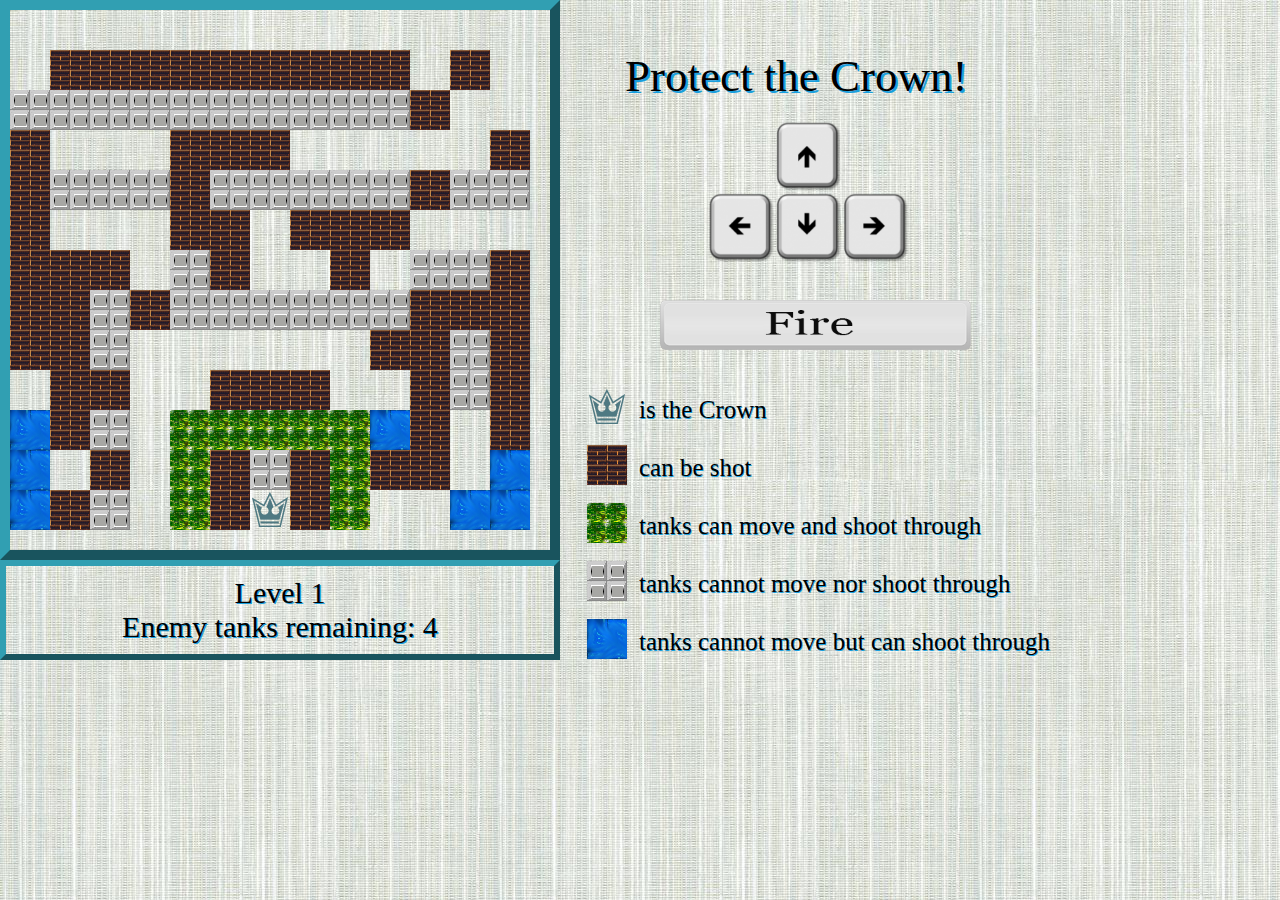
==== JavaScript Tank Game/mazetank.html @ 92b49da9 "Projects upload" ====
<!DOCTYPE html>
<html>
<head>
	<meta charset="UTF-8">
	<link rel="stylesheet" type="text/css" href="main.css" />
</head>
<body>
	<div id="main">
		<div id="mapsDiv"></div>
		
		<div id="info">
			Protect the Crown!
			
		</div>
		
		<div id="lvldisplay"></div>

		
		<div id="keys">
			
			<img src="img/arrowkeystransp.png" width="70%">
		</div>
		<div id="space">
			<img src="img/spacekeymfire.png" width="70%">
		</div>

		<div id="legend">
			<table>
				<tr>
					<td>	<img src="img/crown.jpg"/> 
					</td>
					<td> is the Crown
					</td>
				</tr>
				<tr>
					<td>
						<img src="img/wall40.png"/>
					</td>
					<td> can be shot
					</td>
				</tr>
			 	<tr>
			 		<td>
			 			<img src="img/grass40.png"/>
			 		</td>
			 		<td> tanks can move and shoot through
			 		</td>
			 	</tr>
			 	<tr>
			 		<td>
			 			<img src="img/platinum40.png"/>
			 		</td>
			 		<td> tanks cannot move nor shoot through
			 		</td>
			 	</tr>
				<tr>
					<td><img src="img/water40.png"/>
					</td>
					<td> tanks cannot move but can shoot through
					</td>
				</tr>
			</table>
		</div>
		
	</div>
	
	<script type="text/javascript" src="mazetank.js">
		
	</script>

</body>

</html>
---- JavaScript Tank Game/main.css ----
body {
	background-image: url("img/grey-texture.jpg");
	margin: 0px;
	padding: 0px;
}

#main {
	background: white;
	position: relative;
}
#info {
	position: absolute;
	left:625px;
 	top:50px;
	font-family: Georgia;
	font-size: 45px;
	text-shadow: 2px 2px #1a9fdd;
}

#lvldisplay{
	border: 6px outset #319fb2;
	position: absolute;
	top: 560px;
	width: 528px;
	padding:10px;
	font-family: Comic Sans MS;
	font-size: 30px;
	text-shadow: 1px 1px #1a9fdd; /*#dd751a;*/
	text-align: center;
}

#keys {
	position: absolute;
	left: 700px;
	top: 120px;	
}
#space {
	position:absolute;
	top: 300px;
	left: 660px;
}

#legend {
	position: absolute;
	left: 560px;
	top: 360px;
	padding: 20px;
	font-family: Georgia;
	font-size: 25px;
	text-shadow: 0.5px 0.5px #1a9fdd;

}

th, td {
	padding: 5px;
}

#mapsDiv {
	position: absolute;
	background: url("img/grey-texture.jpg");	/*background: #f4f1e6;/*#dfeadc;*/
	border: 10px outset #319fb2;/*#C65D05;*/
	width: 540px;
	height: 540px;
}
.platinum {
	background: url(img/platinum.png);
}
.grass {
	background: url(img/grass.png);
}
.wall {
	background: url(img/wall20.png);
}
.water {
	background: url(img/water40.png);
}
.crown {
	background: url(img/crown.jpg);
}
.allytank {
	background: url(img/mytank.png) no-repeat;
	position: absolute;
	width: 40px;
	height: 40px;
	overflow: hidden;
	z-index: 100;
	left: 20px;
	top: 240px;
}
.enemytank {
	background: url(img/etank.png) no-repeat;
	position: absolute;
	width: 40px;
	height: 40px;
	overflow: hidden;
	z-index: 100;
}
.bomb {
	background: url(img/missiles.png) no-repeat;
	position: absolute;
	width: 40px;
	height: 40px;
	overflow: hidden;
}
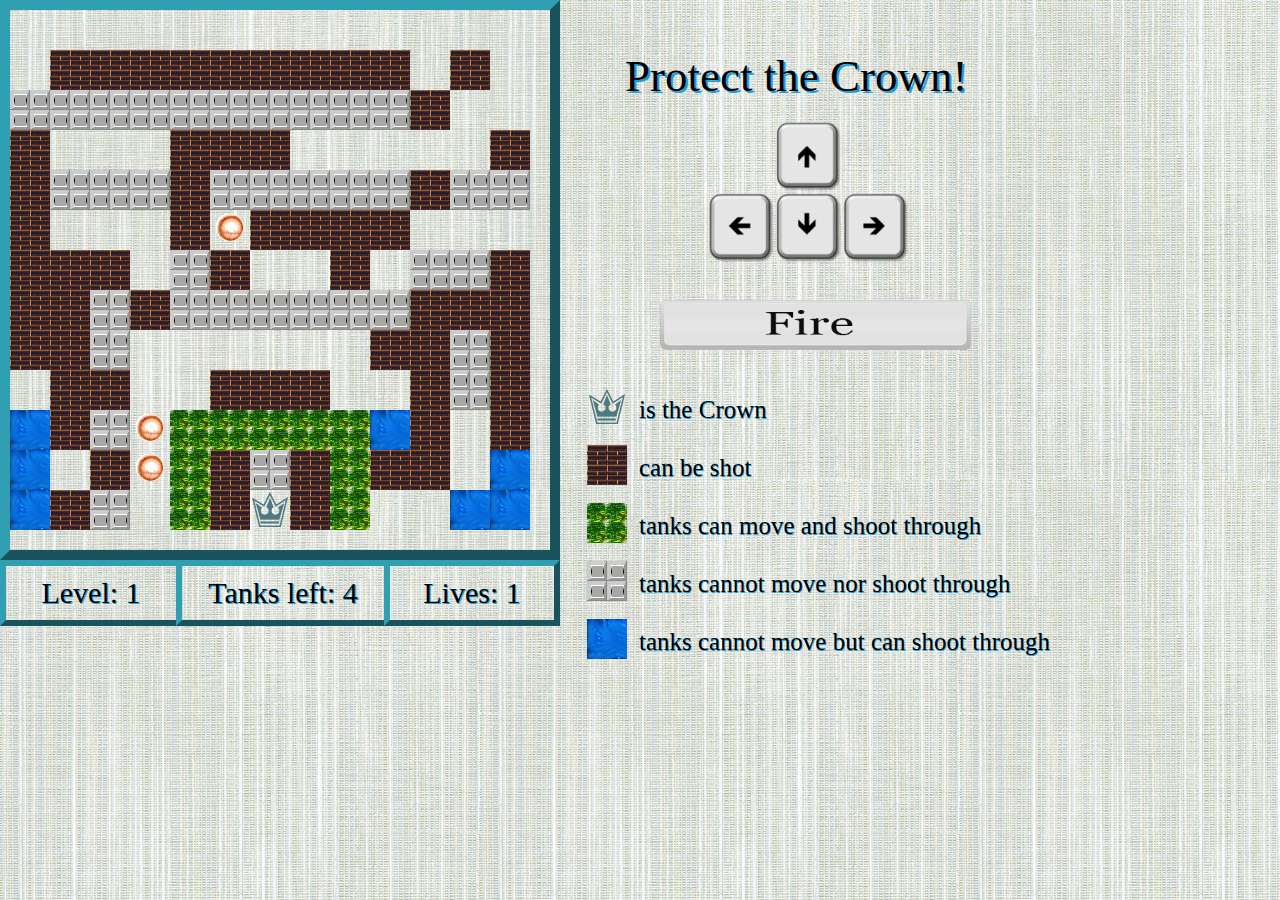
==== commit 1c5eb2b1: "added more collision rules + different graphical shield reprezentation" ====
--- a/JavaScript Tank Game/mazetank.html
+++ b/JavaScript Tank Game/mazetank.html
@@ -14,6 +14,8 @@
 		</div>
 		
 		<div id="lvldisplay"></div>
+		<div id="tanksDisplay"></div>
+		<div id="shieldsDisplay"></div>
 
 		
 		<div id="keys">
--- a/JavaScript Tank Game/main.css
+++ b/JavaScript Tank Game/main.css
@@ -7,6 +7,7 @@
 #main {
 	background: white;
 	position: relative;
+
 }
 #info {
 	position: absolute;
@@ -21,7 +22,19 @@
 	border: 6px outset #319fb2;
 	position: absolute;
 	top: 560px;
-	width: 528px;
+	width: 150px;
+	padding:10px;
+	font-family: Comic Sans MS;
+	font-size: 30px;
+	text-shadow: 1px 1px #1a9fdd; /*#dd751a;*/
+	text-align: center;
+}
+#tanksDisplay{
+	border: 6px outset #319fb2;
+	position: absolute;
+	top: 560px;
+	left:176px;
+	width: 182px;
 	padding:10px;
 	font-family: Comic Sans MS;
 	font-size: 30px;
@@ -29,6 +42,18 @@
 	text-align: center;
 }
 
+#shieldsDisplay{
+	border: 6px outset #319fb2;
+	position: absolute;
+	top: 560px;
+	left:384px;
+	width: 144px;
+	padding:10px;
+	font-family: Comic Sans MS;
+	font-size: 30px;
+	text-shadow: 1px 1px #1a9fdd; /*#dd751a;*/
+	text-align: center;
+}
 #keys {
 	position: absolute;
 	left: 700px;
@@ -77,6 +102,22 @@
 .crown {
 	background: url(img/crown.jpg);
 }
+
+.shield {
+	background: url(img/shield1.gif);
+	
+	/*https://giphy.com/gifs/shield-ErQvxgANM5MLC);
+	width: 40px;
+	height: 40px; */
+}
+.shieldedTank {
+	background: url(img/shieldedTank.png) no-repeat;
+	position: absolute;
+	width: 40px;
+	height: 40px;
+	overflow: hidden;
+	z-index: 101;
+}
 .allytank {
 	background: url(img/mytank.png) no-repeat;
 	position: absolute;
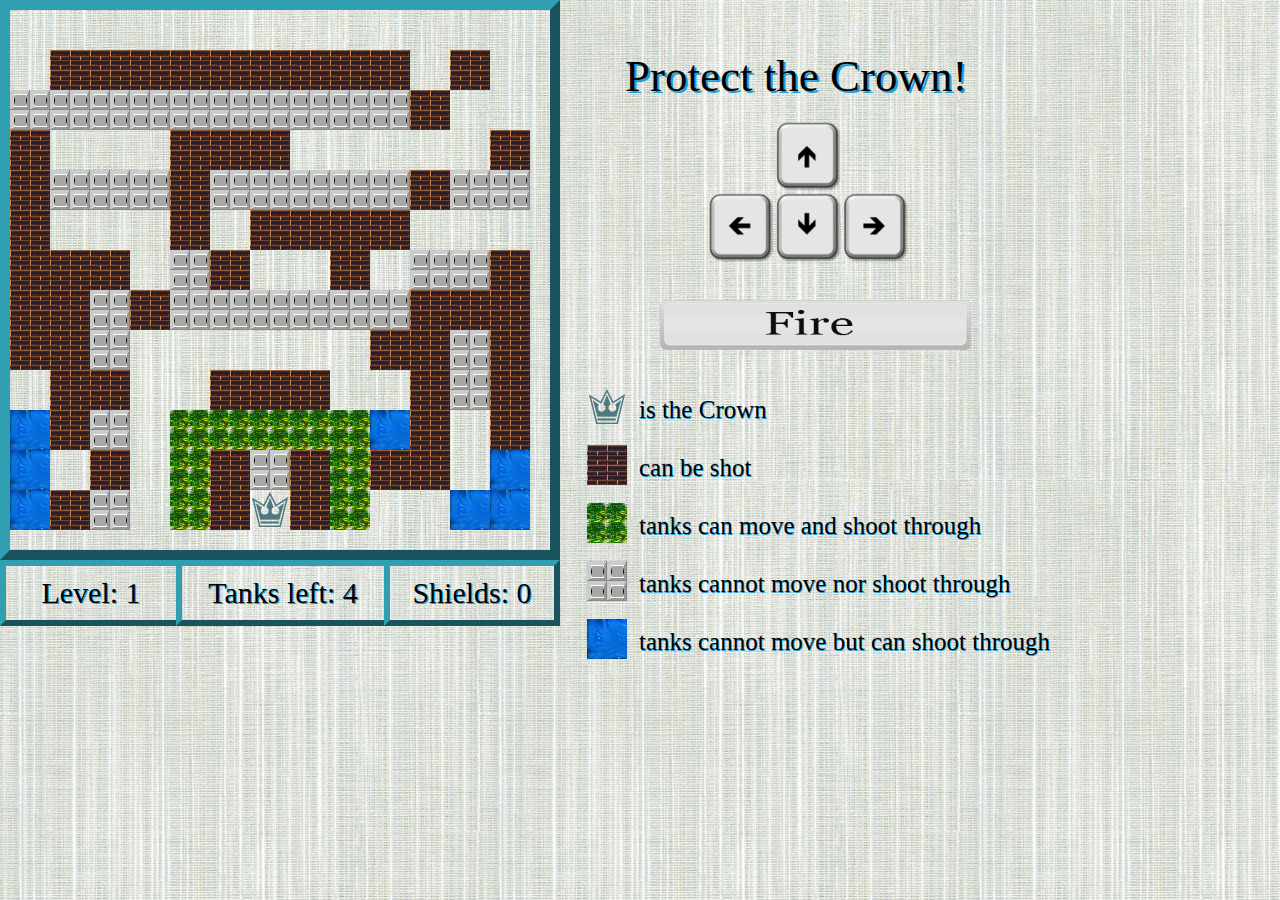
==== commit 752df217: "added graphical representation for myTank having up to 3 shields" ====
--- a/JavaScript Tank Game/mazetank.html
+++ b/JavaScript Tank Game/mazetank.html
@@ -10,7 +10,6 @@
 		
 		<div id="info">
 			Protect the Crown!
-			
 		</div>
 		
 		<div id="lvldisplay"></div>
--- a/JavaScript Tank Game/main.css
+++ b/JavaScript Tank Game/main.css
@@ -104,22 +104,14 @@
 }
 
 .shield {
-	background: url(img/shield1.gif);
+	background: url(img/shield.gif);
 	
 	/*https://giphy.com/gifs/shield-ErQvxgANM5MLC);
 	width: 40px;
 	height: 40px; */
 }
-.shieldedTank {
-	background: url(img/shieldedTank.png) no-repeat;
-	position: absolute;
-	width: 40px;
-	height: 40px;
-	overflow: hidden;
-	z-index: 101;
-}
 .allytank {
-	background: url(img/mytank.png) no-repeat;
+	background: url(img/myTank.gif) no-repeat; 
 	position: absolute;
 	width: 40px;
 	height: 40px;
@@ -129,7 +121,7 @@
 	top: 240px;
 }
 .enemytank {
-	background: url(img/etank.png) no-repeat;
+	background: url(img/enemyTank.gif) no-repeat;
 	position: absolute;
 	width: 40px;
 	height: 40px;
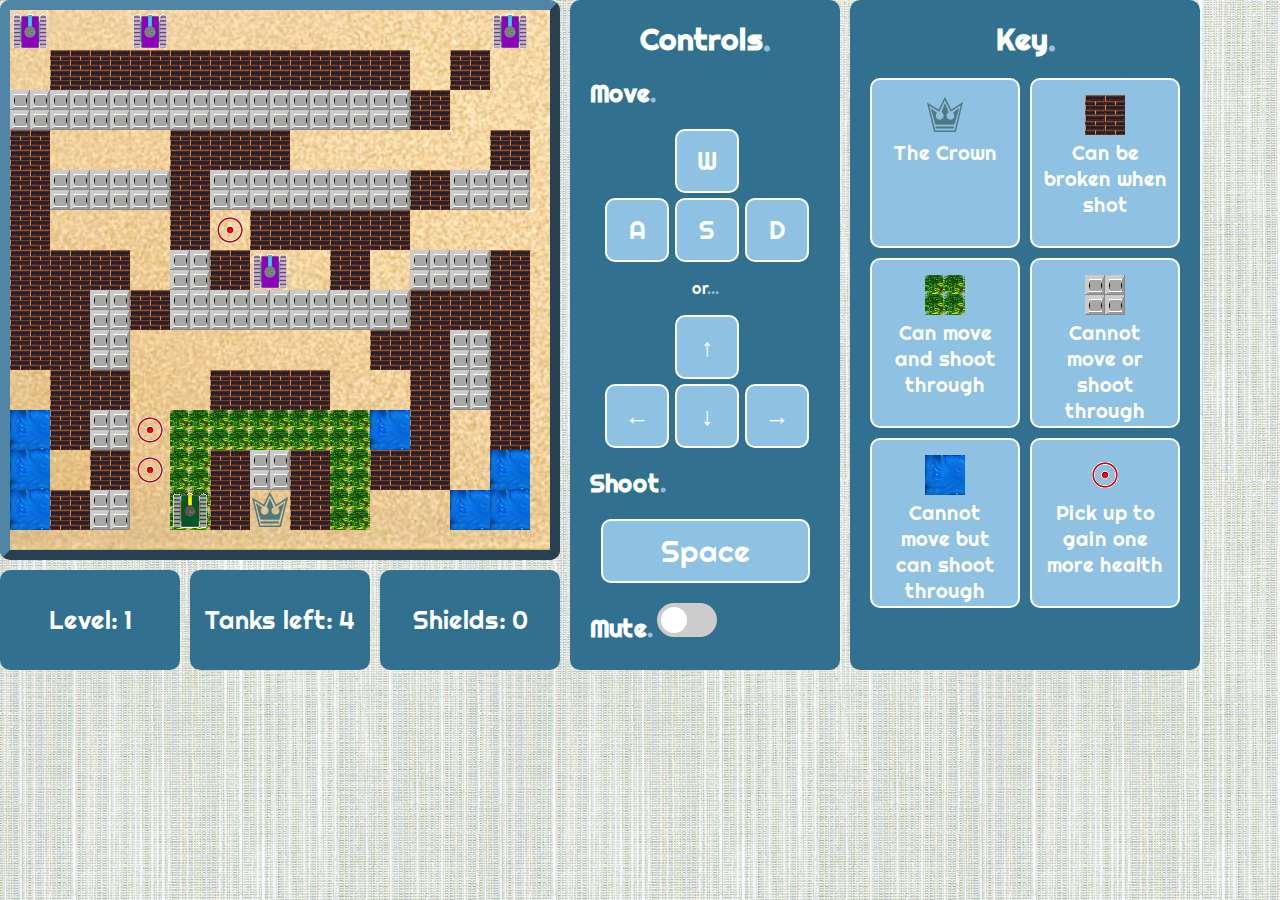
==== commit 0feed8c8: "layout changed, mute slider added and started refactoring" ====
--- a/JavaScript Tank Game/mazetank.html
+++ b/JavaScript Tank Game/mazetank.html
@@ -1,74 +1,69 @@
 <!DOCTYPE html>
 <html>
-<head>
-	<meta charset="UTF-8">
-	<link rel="stylesheet" type="text/css" href="main.css" />
-</head>
-<body>
-	<div id="main">
+	<head>
+  		<link rel="stylesheet" href="main.css">
+  		<link href="https://fonts.googleapis.com/css?family=Righteous" rel="stylesheet">
+	</head>
+	<body>
 		<div id="mapsDiv"></div>
-		
-		<div id="info">
-			Protect the Crown!
-		</div>
-		
-		<div id="lvldisplay"></div>
-		<div id="tanksDisplay"></div>
-		<div id="shieldsDisplay"></div>
-
-		
-		<div id="keys">
-			
-			<img src="img/arrowkeystransp.png" width="70%">
-		</div>
-		<div id="space">
-			<img src="img/spacekeymfire.png" width="70%">
-		</div>
-
-		<div id="legend">
-			<table>
-				<tr>
-					<td>	<img src="img/crown.jpg"/> 
-					</td>
-					<td> is the Crown
-					</td>
-				</tr>
-				<tr>
-					<td>
-						<img src="img/wall40.png"/>
-					</td>
-					<td> can be shot
-					</td>
-				</tr>
-			 	<tr>
-			 		<td>
-			 			<img src="img/grass40.png"/>
-			 		</td>
-			 		<td> tanks can move and shoot through
-			 		</td>
-			 	</tr>
-			 	<tr>
-			 		<td>
-			 			<img src="img/platinum40.png"/>
-			 		</td>
-			 		<td> tanks cannot move nor shoot through
-			 		</td>
-			 	</tr>
-				<tr>
-					<td><img src="img/water40.png"/>
-					</td>
-					<td> tanks cannot move but can shoot through
-					</td>
-				</tr>
-			</table>
-		</div>
-		
-	</div>
-	
-	<script type="text/javascript" src="mazetank.js">
-		
-	</script>
-
-</body>
-
+		<div class="game-info">
+  			<div id="lvldisplay"></div>
+			<div id="tanksDisplay"></div>
+			<div id="shieldsDisplay"></div>
+  		</div>
+  		<div class="controls">
+	  		<h1 class="heading">Controls<span>.</span></h1>
+	  		<h2>Move<span>.</span></h2>
+		  		<div class="keys">
+		  			<div></div>
+		  			<div class="key">W</div>
+		  			<div></div>
+		  			<div class="key">A</div>
+		  			<div class="key">S</div>
+		  			<div class="key">D</div>
+		  		</div>
+		  		<p>or<span>...</span></p>
+		  		<div class="keys">
+		  			<div></div>
+		  			<div class="key">&#8593</div>
+		  			<div></div>
+		  			<div class="key">&#8592</div>
+		  			<div class="key">&#8595</div>
+		  			<div class="key">&#8594</div>
+		  		</div>
+			<h2>Shoot<span>.</span></h2>
+			<div class="space">Space</div>
+			<div class="mute">
+				<h2 class="muteHeading">Mute<span>.</span></h2>
+				<label class="switch">
+				  	<input id="muteSlider" type="checkbox" onclick="muteSounds()">
+				  	<span class="slider round"></span>
+				</label>
+			</div>
+	  	</div>
+	  	<div class="legend">
+	  		<h1  class="heading">Key<span>.</span></h1>
+	  		<div class="legend-items">
+				<div class="legend-item">
+					<img src="img/crown.jpg"/> The Crown
+				</div>
+				<div class="legend-item">
+					<img src="img/wall40.png"/> Can be broken when shot
+				</div>
+				<div class="legend-item">
+					<img src="img/grass40.png"/> Can move and shoot through
+				</div>
+				<div class="legend-item">
+					<img src="img/platinum40.png"/> Cannot move or shoot through
+				</div>
+				<div class="legend-item">
+					<img src="img/water40.png"/> Cannot move but can shoot through
+				</div>
+				<div class="legend-item">
+					<img src="img/shield.gif"/> Pick up to gain one more health
+				</div>
+			</div>
+	  	</div>
+	<script src="mazetank.js" type="text/javascript"></script>
+	</body>
 </html>--- a/JavaScript Tank Game/main.css
+++ b/JavaScript Tank Game/main.css
@@ -1,92 +1,10 @@
 body {
 	background-image: url("img/grey-texture.jpg");
+	height: 100%; 
 	margin: 0px;
-	padding: 0px;
-}
-
-#main {
-	background: white;
-	position: relative;
-
-}
-#info {
-	position: absolute;
-	left:625px;
- 	top:50px;
-	font-family: Georgia;
-	font-size: 45px;
-	text-shadow: 2px 2px #1a9fdd;
-}
-
-#lvldisplay{
-	border: 6px outset #319fb2;
-	position: absolute;
-	top: 560px;
-	width: 150px;
-	padding:10px;
-	font-family: Comic Sans MS;
-	font-size: 30px;
-	text-shadow: 1px 1px #1a9fdd; /*#dd751a;*/
-	text-align: center;
-}
-#tanksDisplay{
-	border: 6px outset #319fb2;
-	position: absolute;
-	top: 560px;
-	left:176px;
-	width: 182px;
-	padding:10px;
-	font-family: Comic Sans MS;
-	font-size: 30px;
-	text-shadow: 1px 1px #1a9fdd; /*#dd751a;*/
-	text-align: center;
-}
-
-#shieldsDisplay{
-	border: 6px outset #319fb2;
-	position: absolute;
-	top: 560px;
-	left:384px;
-	width: 144px;
-	padding:10px;
-	font-family: Comic Sans MS;
-	font-size: 30px;
-	text-shadow: 1px 1px #1a9fdd; /*#dd751a;*/
-	text-align: center;
-}
-#keys {
-	position: absolute;
-	left: 700px;
-	top: 120px;	
-}
-#space {
-	position:absolute;
-	top: 300px;
-	left: 660px;
-}
-
-#legend {
-	position: absolute;
-	left: 560px;
-	top: 360px;
-	padding: 20px;
-	font-family: Georgia;
-	font-size: 25px;
-	text-shadow: 0.5px 0.5px #1a9fdd;
-
-}
-
-th, td {
-	padding: 5px;
-}
-
-#mapsDiv {
-	position: absolute;
-	background: url("img/grey-texture.jpg");	/*background: #f4f1e6;/*#dfeadc;*/
-	border: 10px outset #319fb2;/*#C65D05;*/
-	width: 540px;
-	height: 540px;
-}
+	
+}
+
 .platinum {
 	background: url(img/platinum.png);
 }
@@ -105,10 +23,6 @@
 
 .shield {
 	background: url(img/shield.gif);
-	
-	/*https://giphy.com/gifs/shield-ErQvxgANM5MLC);
-	width: 40px;
-	height: 40px; */
 }
 .allytank {
 	background: url(img/myTank.gif) no-repeat; 
@@ -134,4 +48,229 @@
 	width: 40px;
 	height: 40px;
 	overflow: hidden;
-}+}
+
+.legend {
+	position: absolute;
+	top: 0px;
+	left: 850px;
+	height: 670px;
+	width: 350px;
+	background-color: #31708E;
+	border-radius: 10px;
+
+	font-family: 'Righteous', cursive;
+	font-size: 20px;
+	color: #FEFFFF;
+
+	-webkit-box-sizing: border-box; /* Safari/Chrome, other WebKit */
+    -moz-box-sizing: border-box;    /* Firefox, other Gecko */
+    box-sizing: border-box; 		/* Opera/IE 8+ */
+
+    padding: 20px;
+}
+
+.legend-items {
+	display: grid;
+	grid-template-columns: 1fr 1fr;
+	grid-row-gap: 10px;
+	grid-column-gap: 10px;
+	margin-top: 20px;
+}
+
+.legend-item {
+	background-color: #8FC1E3;
+	border: 2px solid white;
+	border-radius: 10px;
+	text-align: center;
+
+	-webkit-box-sizing: border-box; /* Safari/Chrome, other WebKit */
+    -moz-box-sizing: border-box;    /* Firefox, other Gecko */
+    box-sizing: border-box; 		/* Opera/IE 8+ */
+
+    padding: 10px;
+
+    height: 170px;
+    width: 150px;
+}
+
+.legend-item img {
+	display: block;
+	margin: 5px auto;
+}
+
+.heading {
+	font-size: 30px;
+	color: #FEFFFF;
+	margin: 0 auto;
+	text-align: center;
+}
+
+span {
+	color: #8FC1E3;
+}
+
+.controls {
+	position: absolute;
+	top: 0px;
+	left: 570px;
+	font-family: 'Righteous', cursive;
+	height: 670px;
+	width: 270px;
+	background-color: #31708E;
+	border-radius: 10px;
+	color: #FEFFFF;
+
+	-webkit-box-sizing: border-box; /* Safari/Chrome, other WebKit */
+    -moz-box-sizing: border-box;    /* Firefox, other Gecko */
+    box-sizing: border-box; 		/* Opera/IE 8+ */
+
+    padding: 20px;
+}
+
+.controls p {
+	text-align: center
+}
+
+.keys {
+	display: grid;
+	grid-template-columns: 65px 65px 65px;
+	grid-template-rows: 1fr 1fr;
+	grid-row-gap: 5px;
+	grid-column-gap: 5px;
+
+	width: 200px;
+	margin: 0 auto;
+}
+
+.key {
+	border: 2px solid white;
+	border-radius: 10px;
+	text-align: center;
+	width: 60px;
+	height: 60px;
+
+	font-family: 'Righteous', cursive;
+	font-size: 25px;
+	color: #FEFFFF;
+	line-height: 60px;
+
+	background-color: #8FC1E3;
+}
+
+.space {
+	border: 2px solid white;
+	border-radius: 10px;
+	text-align: center;
+	width: 205px;
+	height: 60px;
+
+	font-family: 'Righteous', cursive;
+	font-size: 30px;
+	color: #FEFFFF;
+	line-height: 60px;
+
+	margin: 0 auto;
+
+	background-color: #8FC1E3;
+}
+
+#mapsDiv {
+	position: absolute;
+  	top: 0%;
+	border: 10px outset #5085A5;
+	border-radius: 10px;
+	width: 540px;
+	height: 540px;
+	background-image: url("img/sand.png");
+	margin-top: 0px;
+	margin-left: 0px;
+}
+
+.game-info {
+	position: absolute;
+	display: grid;
+	grid-template-columns: 1fr 1fr 1fr;
+	column-gap: 10px;
+	width: 560px;
+	height: 100px;
+	text-align: center;
+	font-family: 'Righteous', cursive;
+	font-size: 25px;
+	color: #FEFFFF;
+	line-height: 100px;
+	top: 570px;
+	left: 0px;
+}
+
+.game-info div {
+	background-color: #31708E;
+	border-radius: 10px;
+}
+
+.mute {
+	margin-top: 20px;
+}
+
+.muteHeading {
+	display: inline;
+}
+
+/* The switch - the box around the slider */
+.switch {
+  position: relative;
+  display: inline-block;
+  width: 60px;
+  height: 34px;
+}
+
+/* Hide default HTML checkbox */
+.switch input {display:none;}
+
+/* The slider */
+.slider {
+  position: absolute;
+  cursor: pointer;
+  top: 0;
+  left: 0;
+  right: 0;
+  bottom: 0;
+  background-color: #ccc;
+  -webkit-transition: .4s;
+  transition: .4s;
+}
+
+.slider:before {
+  position: absolute;
+  content: "";
+  height: 26px;
+  width: 26px;
+  left: 4px;
+  bottom: 4px;
+  background-color: white;
+  -webkit-transition: .4s;
+  transition: .4s;
+}
+
+input:checked + .slider {
+  background-color: #8FC1E3;
+}
+
+input:focus + .slider {
+  box-shadow: 0 0 1px #2196F3;
+}
+
+input:checked + .slider:before {
+  -webkit-transform: translateX(26px);
+  -ms-transform: translateX(26px);
+  transform: translateX(26px);
+}
+
+/* Rounded sliders */
+.slider.round {
+  border-radius: 34px;
+}
+
+.slider.round:before {
+  border-radius: 50%;
+}
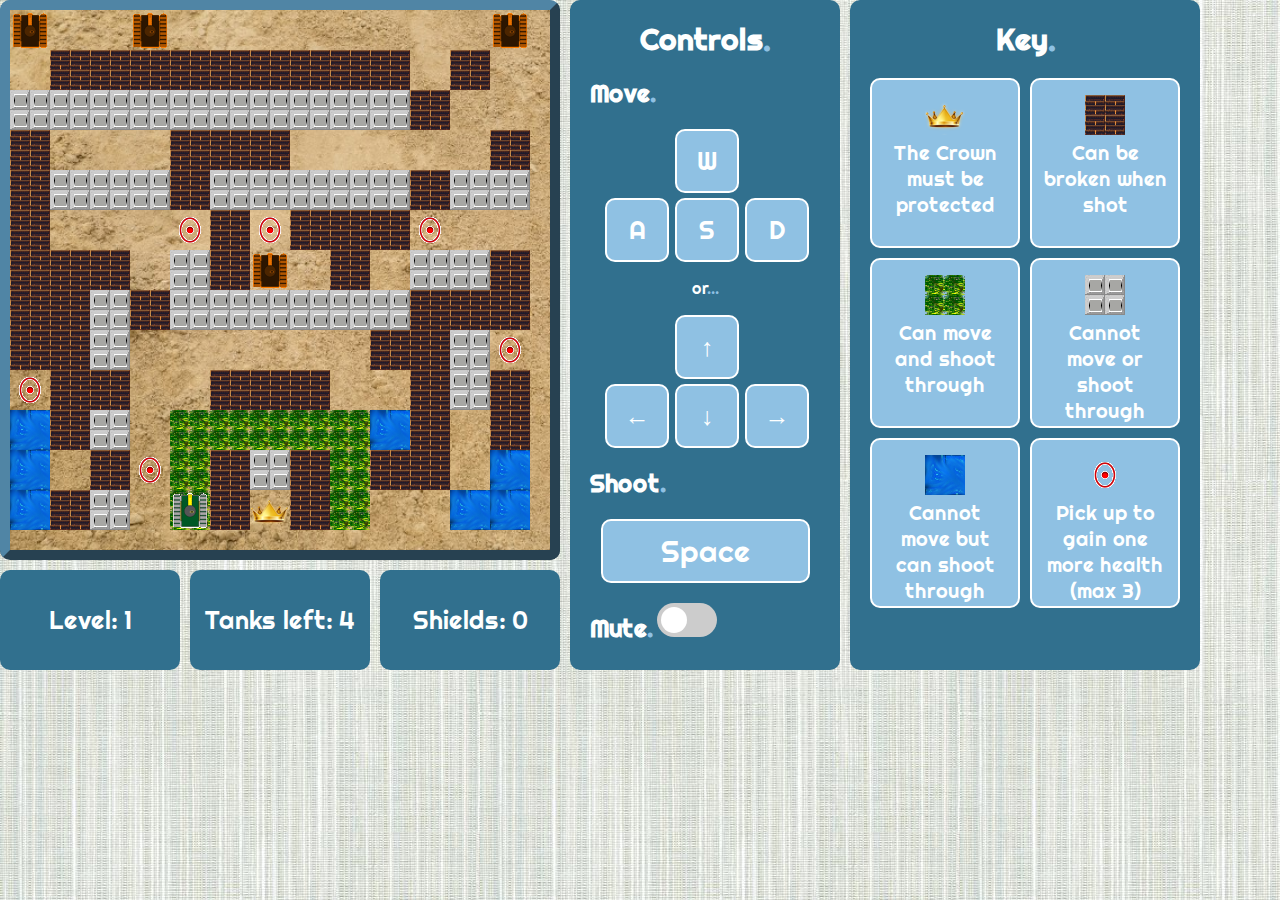
==== commit 4a284bd1: "added enemy tank gifs with 2 and 3 shields" ====
--- a/JavaScript Tank Game/mazetank.html
+++ b/JavaScript Tank Game/mazetank.html
@@ -45,7 +45,7 @@
 	  		<h1  class="heading">Key<span>.</span></h1>
 	  		<div class="legend-items">
 				<div class="legend-item">
-					<img src="img/crown.jpg"/> The Crown
+					<img src="img/golden-crown.png"/> The Crown must be protected
 				</div>
 				<div class="legend-item">
 					<img src="img/wall40.png"/> Can be broken when shot
@@ -60,7 +60,7 @@
 					<img src="img/water40.png"/> Cannot move but can shoot through
 				</div>
 				<div class="legend-item">
-					<img src="img/shield.gif"/> Pick up to gain one more health
+					<img src="img/shield.gif"/> Pick up to gain one more health (max 3)
 				</div>
 			</div>
 	  	</div>
--- a/JavaScript Tank Game/main.css
+++ b/JavaScript Tank Game/main.css
@@ -18,7 +18,7 @@
 	background: url(img/water40.png);
 }
 .crown {
-	background: url(img/crown.jpg);
+	background: url(img/golden-crown.png);
 }
 
 .shield {
@@ -35,7 +35,7 @@
 	top: 240px;
 }
 .enemytank {
-	background: url(img/enemyTank.gif) no-repeat;
+	background: url(img/eTank.gif) no-repeat;
 	position: absolute;
 	width: 40px;
 	height: 40px;
@@ -182,7 +182,8 @@
 	border-radius: 10px;
 	width: 540px;
 	height: 540px;
-	background-image: url("img/sand.png");
+	background-image: url("img/paving-sand-canberra.jpg");  
+	background-size: cover;
 	margin-top: 0px;
 	margin-left: 0px;
 }
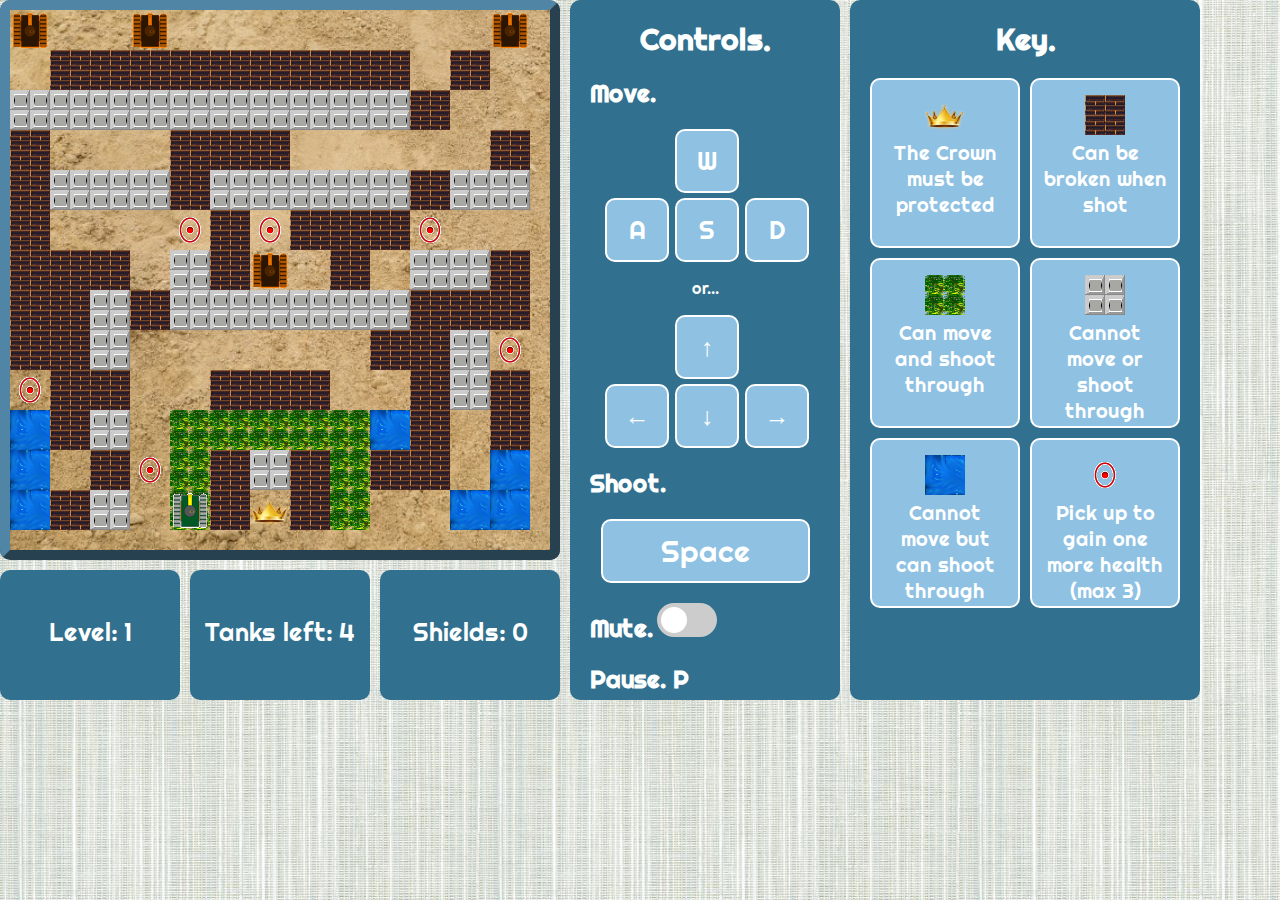
==== commit 82a90276: "function to pause the game added" ====
--- a/JavaScript Tank Game/mazetank.html
+++ b/JavaScript Tank Game/mazetank.html
@@ -34,13 +34,17 @@
 			<h2>Shoot<span>.</span></h2>
 			<div class="space">Space</div>
 			<div class="mute">
-				<h2 class="muteHeading">Mute<span>.</span></h2>
+				<h2 class="pauseHeading">Mute<span>.</span></h2>
 				<label class="switch">
 				  	<input id="muteSlider" type="checkbox" onclick="muteSounds()">
 				  	<span class="slider round"></span>
 				</label>
-			</div>
-	  	</div>
+	  		</div>
+
+	  		<div class="mute">
+				<h2 class="pauseHeading">Pause<span>. P</span></h2>
+	  		</div>
+		</div> 
 	  	<div class="legend">
 	  		<h1  class="heading">Key<span>.</span></h1>
 	  		<div class="legend-items">
--- a/JavaScript Tank Game/main.css
+++ b/JavaScript Tank Game/main.css
@@ -54,7 +54,7 @@
 	position: absolute;
 	top: 0px;
 	left: 850px;
-	height: 670px;
+	height: 700px;
 	width: 350px;
 	background-color: #31708E;
 	border-radius: 10px;
@@ -106,16 +106,12 @@
 	text-align: center;
 }
 
-span {
-	color: #8FC1E3;
-}
-
 .controls {
 	position: absolute;
 	top: 0px;
 	left: 570px;
 	font-family: 'Righteous', cursive;
-	height: 670px;
+	height: 700px;
 	width: 270px;
 	background-color: #31708E;
 	border-radius: 10px;
@@ -182,7 +178,7 @@
 	border-radius: 10px;
 	width: 540px;
 	height: 540px;
-	background-image: url("img/paving-sand-canberra.jpg");  
+	background-image: url("img/game-bg1.jpg");  
 	background-size: cover;
 	margin-top: 0px;
 	margin-left: 0px;
@@ -194,12 +190,12 @@
 	grid-template-columns: 1fr 1fr 1fr;
 	column-gap: 10px;
 	width: 560px;
-	height: 100px;
+	height: 130px;
 	text-align: center;
 	font-family: 'Righteous', cursive;
 	font-size: 25px;
 	color: #FEFFFF;
-	line-height: 100px;
+	line-height: 125px;
 	top: 570px;
 	left: 0px;
 }
@@ -213,7 +209,7 @@
 	margin-top: 20px;
 }
 
-.muteHeading {
+.pauseHeading {
 	display: inline;
 }
 
